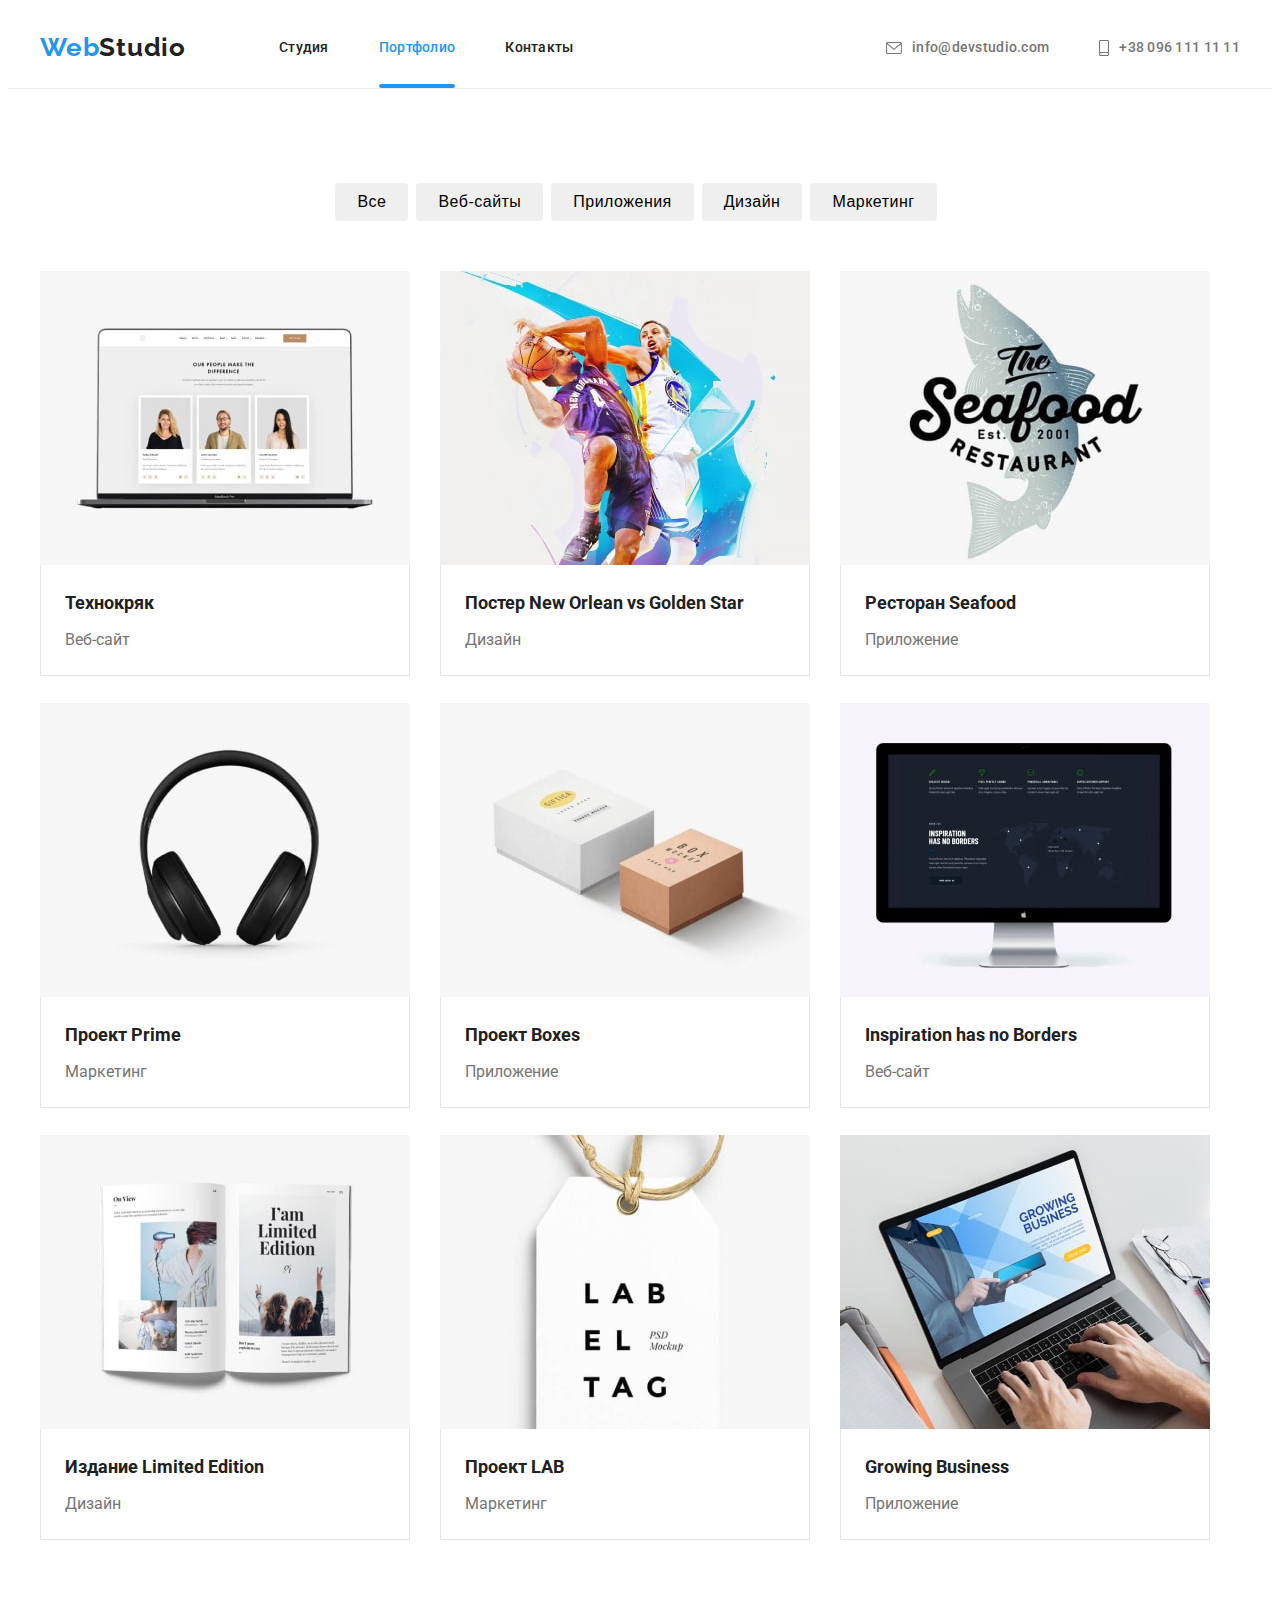
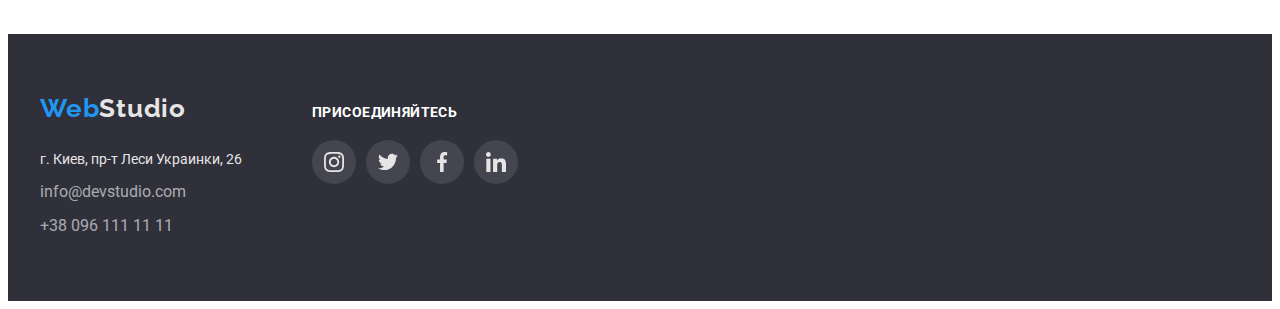
==== portfolio.html @ d05c3eeb "+" ====
<!DOCTYPE html>
<html lang="ru">

<head>
    <meta charset="UTF-8">
    <meta http-equiv="X-UA-Compatible" content="IE=edge">
    <meta name="viewport" content="width=device-width, initial-scale=1.0">
    <title>Документи</title>
    <link rel="preconnect" href="https://fonts.googleapis.com">
    <link rel="preconnect" href="https://fonts.gstatic.com" crossorigin>
    <link
        href="https://fonts.googleapis.com/css2?family=Raleway:wght@700&family=Roboto:wght@400;500;700;900&display=swap"
        rel="stylesheet">
    <link rel="stylesheet" href="https://cdnjs.cloudflare.com/ajax/libs/modern-normalize/1.1.0/modern-normalize.min.css"
        integrity="sha512-wpPYUAdjBVSE4KJnH1VR1HeZfpl1ub8YT/NKx4PuQ5NmX2tKuGu6U/JRp5y+Y8XG2tV+wKQpNHVUX03MfMFn9Q=="
        crossorigin="anonymous" referrerpolicy="no-referrer" />
    <link rel="stylesheet" href="./css/styles.css">
</head>

<body>
    
    <header class="header">
        <div class="container nav-header">
            <a href="./index.html" class="header-logo">
                <span class="accent">Web</span>Studio
            </a>
            <nav class="header-nav">
                <ul class="list list-header">
                    <li class="item-header"> <a class="link link-header" href="./index.html">Студия</a></li>
                    <li class="item-header"> <a class="link link-header current" href="./portfolio.html">Портфолио</a></li>
                    <li class="item-header"> <a class="link link-header" href="">Контакты</a></li>
                </ul>
            </nav>
            <ul class="list list-contact">
                <li class="item-link-header" ><a class="link link-contact-header" href="mailto:info@devstudio.com">
                    <svg class="icon-header-maill">
                    <use href="./images/icons.svg#icon-maill"></use>
                </svg>info@devstudio.com</a></li>
                <li class="item-link-header"><a class="link link-contact-header" href="tel:+380991111111">
                    <svg class="icon-header-telefon">
                    <use href="./images/icons.svg#icon-smartphone"></use>
                </svg>+38 096 111 11 11</a>
                </li>
            </ul>
        </div>
    </header>
    <main>
    
            <h1 class="visually-hidden">Фильтр</h1>
            <section class="section-portfolio" >
            <div class="container filter-container">
                <ul class="list items-btn ">
                    <li><button type="button" class="btn">Все</button></li>
                    <li><button type="button" class="btn">Веб-сайты</button></li>
                    <li><button type="button" class="btn">Приложения</button></li>
                    <li><button type="button" class="btn">Дизайн</button></li>
                    <li><button type="button" class="btn">Маркетинг</button></li>
                </ul>
                <ul class="list  list-foto">
                    <li class="item-foto">
                        <a class="link-foto" href="">
                         <div class="father-overlay">
                         <img src="./images/images-portfolio/technokriak-min.jpg" alt="Технокряк" width="370" />
                          <div class="overlay">
                            <p class="text-overlay">Технокряк это современная площадка распространения коронавируса. Компании используют эту платформу для цифрового
                            шпионажа и атак на защищённые сервера конкурентов.</p>
                        </div>
                       </div>  
                    
                        <div class="title-border"><h2 class="title-foto">Технокряк</h2>
                        <p class="text-foto">Веб-сайт</p></div>
                        </a>
                </li>
                    <li class="item-foto">
                        <a class="link-foto" href="">
                            <div class="father-overlay">
                        <img src="./images/images-portfolio/neworlean.jpg" alt="Постер" width="370" />
                     <div class="overlay">
                         <p class="text-overlay">Технокряк это современная площадка распространения коронавируса. Компании используют эту платформу для цифрового
                        шпионажа и атак на защищённые сервера конкурентов.</p>
                     </div>
                        </div>
                        <div class="title-border"><h2 class="title-foto" lang="eu">Постер New Orlean vs Golden Star</h2>
                        <p class="text-foto">Дизайн</p></div>
                    </a>
                    </li>
                    <li class="item-foto">
                        <a class="link-foto" href="">
                        <div class="father-overlay">
                        <img src="./images/images-portfolio/seafood-min.jpg" alt="Ресторан" width="370" />
                        <div class="overlay">
                            <p class="text-overlay">Технокряк это современная площадка распространения коронавируса. Компании используют эту
                                платформу для цифрового
                                шпионажа и атак на защищённые сервера конкурентов.</p>
                        </div>
                    </div>
                        <div class="title-border"><h2 class="title-foto" lang="eu">Ресторан Seafood</h2>
                        <p class="text-foto">Приложение</p></div>
                    </a>
                    </li>
                    <li class="item-foto">
                        <a class="link-foto" href="">
                        <div class="father-overlay">
                        <img src="./images/images-portfolio/prime-min.jpg" alt="Проект" width="370" />
                        <div class="overlay">
                            <p class="text-overlay">Технокряк это современная площадка распространения коронавируса. Компании используют эту
                                платформу для цифрового
                                шпионажа и атак на защищённые сервера конкурентов.</p>
                        </div>
                    </div>
                        <div class="title-border"> <h2 class="title-foto" lang="eu">Проект Prime</h2>
                        <p class="text-foto">Маркетинг</p></div>
                    </a>
                    </li>
                    <li class="item-foto">
                        <a class="link-foto" href="">
                        <div class="father-overlay">
                        <img src="./images/images-portfolio/boxes.jpg" alt="Проект" width="370" />
                    <div class="overlay">
                        <p class="text-overlay">Технокряк это современная площадка распространения коронавируса. Компании используют эту
                            платформу для цифрового
                            шпионажа и атак на защищённые сервера конкурентов.</p>
                    </div>
                </div>
                        <div class="title-border"> <h2 class="title-foto" lang="eu">Проект Boxes</h2>
                        <p class="text-foto">Приложение</p></div>
                    </a>
                    </li>
                    <li class="item-foto">
                        <a class="link-foto" href="">
                        <div class="father-overlay">
                        <img src="./images/images-portfolio/borders.jpg" alt="У вдохновения нет границ" width="370" />
                        <div class="overlay">
                            <p class="text-overlay">Технокряк это современная площадка распространения коронавируса. Компании используют эту
                                платформу для цифрового
                                шпионажа и атак на защищённые сервера конкурентов.</p>
                        </div>
                    </div>
                        <div class="title-border"> <h2 class="title-foto" lang="eu">Inspiration has no Borders</h2>
                        <p class="text-foto">Веб-сайт</p></div>
                    </a>
                    </li>
                    <li class="item-foto">
                        <a class="link-foto" href="">
                        <div class="father-overlay">
                        <img src="./images/images-portfolio/limited.jpg" alt="Издание" width="370" />
                        <div class="overlay">
                            <p class="text-overlay">Технокряк это современная площадка распространения коронавируса. Компании используют эту
                                платформу для цифрового
                                шпионажа и атак на защищённые сервера конкурентов.</p>
                        </div>
                    </div>
                        <div class="title-border"> <h2 class="title-foto" lang="eu">Издание Limited Edition</h2>
                        <p class="text-foto">Дизайн</p></div>
                    </a>
                    </li>
                    <li class="item-foto">
                        <a class="link-foto" href="">
                        <div class="father-overlay">
                        <img src="./images/images-portfolio/lab.jpg" alt="Проект" width="370" />
                        <div class="overlay">
                            <p class="text-overlay">Технокряк это современная площадка распространения коронавируса. Компании используют эту
                                платформу для цифрового
                                шпионажа и атак на защищённые сервера конкурентов.</p>
                        </div>
                    </div>
                        <div class="title-border"> <h2 class="title-foto" lang="eu">Проект LAB</h2>
                        <p class="text-foto">Маркетинг</p></div>
                    </a>
                    </li>
                    <li class="item-foto">
                        <a class="link-foto" href="">
                        <div class="father-overlay">
                        <img src="./images/images-portfolio/growing.jpg" alt="Растущий бизнес" width="370" />
                        
                        <div class="overlay">
                            <p class="text-overlay">Технокряк это современная площадка распространения коронавируса. Компании используют эту
                                платформу для цифрового
                                шпионажа и атак на защищённые сервера конкурентов.</p>
                        </div>
                    </div>
                        <div class="title-border"> <h2 class="title-foto" lang="eu">Growing Business</h2>
                        <p class="text-foto">Приложение</p></div>
                    </a>
                    </li>
                </ul>
            </div>
            </section>
        
    </main>

    <!--футер-->
    <footer class="footer">
        <div class="container footer-icon-div">
        <div class=" footer-container">
            <a href="./index.html" class="header-logo">
                <span class="accent-text">Web</span><span class="accent-footer">Studio</span>
            </a>
            <address>
                <ul class="list list-address">
                    <li class="adress-footer"><a class="link-address" href="https://goo.gl/maps/5wdSebTPjXSbWdhW7">г. Киев, пр-т Леси
                            Украинки,
                            26</a> </li>
                    <li class="contact-footer"><a class="link link-contact" href="mailto:info@example.com">info@devstudio.com</a></li>
                    <li class="contact-footer"><a class="link link-contact" href="tel:+380991111111">+38 096 111 11 11</a></li>
                </ul>
            </address>
        </div>
        <div class="footer-icon">
            <h2 class="title-footer">присоединяйтесь</h2>
            <ul class="list list-icon-footer">
              <li class="item-icon-footer"><a class="link-icon-footer" href=""><svg class="icon-footer">
                  <use href="./images/icons.svg#icon-instagram1"></use>
              </svg></a></li>
              <li class="item-icon-footer"><a class="link-icon-footer" href=""><svg class="icon-footer">
                <use href="./images/icons.svg#icon-twitter"></use>
            </svg></a></li>
            <li class="item-icon-footer"><a class="link-icon-footer" href=""><svg class="icon-footer">
                <use href="./images/icons.svg#icon-facebook"></use>
            </svg></a></li>
            <li class="item-icon-footer"><a class="link-icon-footer" href=""><svg class="icon-footer">
                <use href="./images/icons.svg#icon-linkedin"></use>
            </svg></a></li>
            </ul>
            
        </div>
    </div>
</footer>


</body>

</html>
---- css/styles.css ----
:root {
  --primary-text-color: #757575;
  --title-text-color: #212121;
  --accent-text-color: #2196f3;
  --primary-fon-color: #e5e5e5;
}
body {
  background-color: #ffffff;
  color: var(--primary-text-color);

  font-family: Roboto, sans-serif;
  font-size: 16px;
  line-height: 1.87em;
}
p,
h1,
h2,
h3,
h4,
h5,
h6 {
  margin: 0;
}
ul {
  margin: 0;
  padding: 0;
}
button {
  cursor: pointer;
}
.container {
  margin-left: auto;
  margin-right: auto;
  width: 1200px;
  padding-left: 15px;
  padding-right: 15px;
}
img {
  display: block;
  max-width: 100%;
  height: auto;
}
/*------------HEADER------------------*/
.visually-hidden {
  position: absolute;
  clip: rect(0 0 0 0);
  width: 1px;
  height: 1px;
  margin: -1px;
  border: 0;
  padding: 0;
  overflow: hidden;
}

.header-logo {
  color: var(--title-text-color);
  font-family: Raleway;
  font-weight: 700;
  font-size: 26px;
  line-height: 1.15;
  letter-spacing: 0.03em;
  text-decoration: none;
  display: block;
}
.accent {
  color: var(--accent-text-color);
}
.list-header {
  display: flex;
  margin-left: 93px;
}

.item-header:not(:last-child) {
  margin-right: 50px;
}

.link-header {
  display: block;
  padding-top: 32px;
  padding-bottom: 32px;
  position: relative;

  color: var(--title-text-color);
  font-weight: 500;
  font-size: 14px;
  line-height: 1.14;
  letter-spacing: 0.02em;
  text-decoration: none;
  transition: color 250ms cubic-bezier(0.4, 0, 0.2, 1);
}

.current {
  color: var(--accent-text-color);
}
.link-header.current::after {
  content: '';
  width: 100%;
  height: 4px;
  display: block;
  position: absolute;
  bottom: 0;

  border-radius: 2px;
  background-color: #2196f3;
}
.link-contact-header {
  font-weight: 500;
  font-size: 14px;
  line-height: 1.14;
  letter-spacing: 0.02em;
  text-decoration: none;
  display: flex;
  align-items: center;
  color: rgba(117, 117, 117, 1);
  transition: color 250ms cubic-bezier(0.4, 0, 0.2, 1);
}
.icon-header-maill {
  margin-right: 10px;
  width: 16px;
  height: 12px;
  fill: currentColor;
}
.icon-header-telefon {
  width: 10px;
  height: 16px;
  margin-right: 10px;
  fill: currentColor;
}
.link-header:hover {
  color: var(--accent-text-color);
}
.link-header:focus {
  color: var(--accent-text-color);
}

.link-contact-header:hover {
  color: var(--accent-text-color);
}

.link-contact-header:focus {
  color: var(--accent-text-color);
}
.nav-header {
  display: flex;
  align-items: center;
}
.header {
  border-bottom: 1px solid #ececec;
}
.list-contact {
  display: flex;
  margin-left: auto;
}
.item-link-header:not(:last-child) {
  margin-right: 50px;
}
.link {
  list-style: none;
  text-decoration: none;
}
.list {
  list-style: none;
}
/*------------main-------------*/
.section-portfolio {
  padding-top: 94px;
  padding-bottom: 94px;
}
.title-border {
  padding-bottom: 20px;
  padding-top: 20px;
  padding-left: 24px;
  padding-right: 24px;
}
.title-border {
  border: 1px solid var(--primary-fon-color);
  background-color: white;
  border-top: none;
}
.item-foto:hover,
.item-foto:focus {
  filter: drop-shadow(0px 4px 4px rgba(0, 0, 0, 0.25));
}
.items-btn {
  display: block;
  display: flex;
  justify-content: center;
  margin-bottom: 50px;
}

.btn {
  font-weight: 500;
  font-size: 16px;
  line-height: 1.62;
  letter-spacing: 0.03em;
  border: rgba(117, 117, 117, 1);
  border-radius: 4px;
  margin-right: 8px;
  padding: 6px 22px;
  transition: background-color 250ms cubic-bezier(0.4, 0, 0.2, 1),
    border-color 250ms cubic-bezier(0.4, 0, 0.2, 1);
}

.btn:hover {
  background-color: var(--accent-text-color);
  color: #ffffff;
  filter: drop-shadow(0px 4px 4px rgba(0, 0, 0, 0.25));
}
.btn:focus {
  color: #ffffff;
  background-color: var(--accent-text-color);
  filter: drop-shadow(0px 4px 4px rgba(0, 0, 0, 0.25));
}

.title-foto {
  color: var(--title-text-color);
  font-weight: 700;
  font-size: 18px;
  line-height: 2;
  margin-bottom: 4px;
}
.list-foto {
  display: flex;
  flex-wrap: wrap;
}
.item-foto {
  margin-right: 30px;
  width: 370px;
  margin-bottom: 27px;
}

.item-foto:nth-child(3n) {
  margin-right: 0;
}
.item-foto:nth-last-child(-n + 3) {
  margin-bottom: 0;
}

.link-foto {
  display: block;
  text-decoration: none;
  color: currentColor;
}
.father-overlay {
  position: relative;
  overflow: hidden;
}
.overlay {
  position: absolute;
  width: 100%;
  height: 100%;
  top: 0;
  left: 0;
  padding: 63px 24px 63px 24px;
  background-color: var(--accent-text-color);
  transform: translateY(100%);
  transition: transform 250ms cubic-bezier(0.4, 0, 0.2, 1);
}
.link-foto:focus .overlay {
  transform: translateY(0%);
}

.link-foto:hover .overlay {
  left: 0;
  top: 0;
  display: flex;
  justify-content: center;
  align-items: center;
  width: 370px;
  height: 294px;
  transform: translateY(0%);
  background-color: rgba(33, 150, 243, 0.9);
}
.text-overlay {
  font-style: normal;
  font-weight: normal;
  font-size: 18px;
  line-height: 1.56;
  letter-spacing: 0.03em;
  color: #ffffff;
}
/*---------------------FOOTER----------------------*/

.footer {
  background-color: #2f303a;
  padding-bottom: 60px;
  padding-top: 60px;
  margin-left: auto;
  margin-right: auto;
}
.accent-text {
  color: var(--accent-text-color);
  font-family: Raleway;
  font-weight: 700;
  font-size: 26px;
  line-height: 1.15;
  text-decoration: none;
}

.accent-footer {
  color: var(--primary-fon-color);
}
.link-address {
  color: var(--primary-fon-color);
  font-family: Roboto, sans-serif;
  font-weight: 400;
  font-size: 14px;
  line-height: 1.71;
  font-style: normal;
  text-decoration: none;
}

.link-contact {
  font-family: Roboto, sans-serif;
  font-style: normal;
  color: rgba(255, 255, 255, 0.6);
  transition: color 250ms cubic-bezier(0.4, 0, 0.2, 1);
}
.link-contact:focus {
  color: var(--accent-text-color);
}
.link-contact:hover {
  color: var(--accent-text-color);
}

.adress-footer {
  margin-top: 20px;
}
.contact-footer {
  margin-top: 4px;
}
.footer-icon-div {
  display: flex;
  align-items: baseline;
}
.title-footer {
  font-style: normal;
  font-weight: bold;
  font-size: 14px;
  line-height: 16px;
  letter-spacing: 0.03em;
  text-transform: uppercase;
  color: #ffffff;
}
.title-footer {
  margin-bottom: 20px;
}
.list-icon-footer {
  display: flex;
}
.item-icon-footer {
  width: 44px;
  height: 44px;
  background-color: #2f303a;
}
.item-icon-footer + .item-icon-footer {
  margin-left: 10px;
}
.link-icon-footer {
  width: 100%;
  height: 100%;
  display: block;
  border-radius: 50%;
  outline: none;
  background-color: rgba(255, 255, 255, 0.1);
  color: var(--primary-fon-color);
  display: flex;
  align-items: center;
  justify-content: center;

  transition: background-color 250ms cubic-bezier(0.4, 0, 0.2, 1);
}
.icon-footer {
  width: 20px;
  height: 20px;
  fill: currentColor;
}
.link-icon-footer:focus,
.link-icon-footer:hover {
  background-color: var(--accent-text-color);
}

.footer-icon {
  margin-left: 70px;
}

/*--------------backdrop------------------*/

.bakcdrop {
  width: 100vw;
  height: 100vh;
  background-color: rgba(0, 0, 0, 0.2);
  top: 0;
  left: 0;
  position: fixed;
  transition: opacity 1000ms, visibility 1000ms;
}
.modal {
  position: absolute;
  width: 528px;
  min-height: 581px;
  background-color: #ffffff;
  border-radius: 4px;
  top: 50%;
  left: 50%;
  transform: translate(-50%, -50%) scale(1);
  transition: transform 1000ms;
}
.modal-close {
  width: 30px;
  height: 30px;
  background: #ffffff;
  border: 1px solid rgba(0, 0, 0, 0.1);
  border-radius: 50%;
  top: 8px;
  right: 8px;
  position: absolute;
  display: flex;
  align-items: center;
  justify-content: center;
}
.is-hidden {
  visibility: hidden;
  pointer-events: none;
  opacity: 0;
}
.bakcdrop.is-hidden .modal {
  transform: scale(0.1) rotate(180deg);
  transition: transform 1000ms;
}
/*------------------HERO----------------*/
.hero {
  padding-top: 94px;
  background-color: #2f303a;
  margin-left: auto;
  margin-right: auto;
  width: 1600px;
  padding-bottom: 200px;
  padding-top: 200px;
}
.hero {
  max-width: 1600px;
  height: 600px;
  margin-left: auto;
  margin-right: auto;
  background-image: linear-gradient(rgba(47, 48, 58, 0.4), rgba(47, 48, 58, 0.4)),
    url(../images/hero.jpg);
  background-repeat: no-repeat;
  background-position: center;
  background-size: cover;
}
.title-hero {
  display: block;
  margin-top: auto;
}
.title-hero {
  color: #ffffff;
  font-weight: 900;
  font-size: 44px;
  line-height: 1.36;
  text-align: center;
  letter-spacing: 0.06em;
  text-transform: uppercase;
}
.title-btn-hero {
  background-color: var(--accent-text-color);
  color: #ffffff;
  font-weight: 700;
  font-size: 16px;
  line-height: 1.87;
  letter-spacing: 0.06em;
  outline: none;
}
.title-btn-hero {
  display: block;
  margin: auto;
  margin-top: 30px;
  width: 200px;
  height: 50px;

  transition: color 250ms cubic-bezier(0.4, 0, 0.2, 1);
  transition: background-color 250ms cubic-bezier(0.4, 0, 0.2, 1);
}
.title-btn-hero:hover,
.title-btn-hero:focus {
  background-color: var(--accent-text-color);
  color: #ffffff;
}
/*---------------INFO----------------*/
.info {
  padding-top: 94px;
}
.list-info {
  display: flex;
}
.item-info {
  margin-right: 30px;
  width: 270px;
}
.item-info:nth-child(4) {
  margin-right: 0px;
}
.info-box {
  width: 270px;
  height: 120px;
  background-color: #f5f4fa;
  border-radius: 4%;
  margin-bottom: 30px;
  display: flex;
  justify-content: center;
  align-items: center;
}

.title-info {
  margin-bottom: 10px;
}
.title-info {
  font-weight: bold;
  font-size: 14px;
  line-height: 1.14;
  letter-spacing: 0.03em;
  text-transform: uppercase;
  color: #212121;
}
.text-info {
  font-style: normal;
  font-weight: normal;
  font-size: 14px;
  line-height: 1.71;
  letter-spacing: 0.03em;
}
.title-work {
  margin-bottom: 50px;
}
/*----------WORK----------------*/
.work-foto {
  display: block;
  height: auto;
  width: 370px;
}
.item-work {
  position: relative;
}

.text-work {
  color: #ffffff;
  display: block;
  position: absolute;
}
.text-work {
  font-family: Roboto;
  font-style: normal;
  font-weight: 500;
  font-size: 14px;
  line-height: 16px;
  text-align: center;
  letter-spacing: 0.03em;
  text-transform: uppercase;
}
.text-work {
  position: absolute;
  width: 100%;
  height: 70px;
  background-color: rgba(47, 48, 58, 0.8);
  bottom: 0;
  left: 0;
  display: flex;
  justify-content: center;
  align-items: center;
}

.work {
  padding-top: 94px;
  padding-bottom: 94px;
}
.list-work {
  display: flex;
}
.item-work {
  margin-right: 30px;
}

.item-work:nth-child(3n) {
  margin-right: 0px;
}
.title-work {
  font-style: normal;
  font-weight: bold;
  font-size: 36px;
  line-height: 1.7;
  text-align: center;
  letter-spacing: 0.03em;
  color: #212121;
}
/*------------------TEAM-------------*/
.list-team-social {
  display: flex;
  justify-content: center;
}
.item-team-social {
  width: 44px;
  height: 44px;
}

.item-team-social + .item-team-social {
  margin-left: 10px;
}
.link-team-social {
  width: 100%;
  height: 100%;
  display: flex;
  align-items: center;
  justify-content: center;
  border-radius: 50%;
  color: #afb1b8;
  outline: none;

  transition: background-color 250ms cubic-bezier(0.4, 0, 0.2, 1),
    border-color 250ms cubic-bezier(0.4, 0, 0.2, 1);
}
.icon-team-social {
  width: 20px;
  height: 20px;
  fill: currentColor;
}
.link-team-social:hover,
.link-team-social:focus {
  background-color: var(--accent-text-color);
  color: #ffffff;
}
.title-team {
  margin-bottom: 50px;
}
.team {
  padding-top: 94px;
  padding-bottom: 94px;
  background-color: #f5f4fa;
  margin-left: auto;
  margin-right: auto;
}
.list-team {
  display: flex;
}
.item-team {
  margin-right: 30px;
}
.item-team:last-child {
  margin-right: 0;
}
.title-team {
  font-style: normal;
  font-weight: bold;
  font-size: 36px;
  line-height: 1.7;
  text-align: center;
  letter-spacing: 0.03em;
  color: #212121;
}
.title-pre-team {
  font-style: normal;
  font-weight: 500;
  font-size: 16px;
  line-height: 1.19;
  text-align: center;
  letter-spacing: 0.03em;
  color: #212121;
  margin: 0px;
}
.team-border {
  padding-top: 30px;
  padding-bottom: 30px;
  border: 1px;
  border-top: none;
  background-color: white;
  box-shadow: 0px 1px 3px rgba(0, 0, 0, 0.12), 0px 1px 1px rgba(0, 0, 0, 0.14),
    0px 2px 1px rgba(0, 0, 0, 0.2);
}
.text-team {
  font-style: normal;
  font-weight: normal;
  font-size: 16px;
  line-height: 1.19;
  text-align: center;
  letter-spacing: 0.03em;
  margin-bottom: 14px;
  margin-top: 10px;
}
/*---------------clients---------------*/
.title-clients {
  font-style: normal;
  font-weight: bold;
  font-size: 36px;
  line-height: 42px;
  text-align: center;
  letter-spacing: 0.03em;
  color: var(--title-text-color);
  margin-bottom: 50px;
}
.clients {
  padding-top: 94px;
  padding-bottom: 94px;
  margin-left: auto;
  margin-right: auto;
}
.list-clients {
  display: flex;
  justify-content: center;
}
.link-clients {
  width: 170px;
  height: 92px;
  border: 1px solid #afb1b8;
  border-radius: 4px;
  outline: none;
}
.item-clients {
  margin-right: 30px;
}

.item-clients:nth-child(6) {
  margin-right: 0px;
}
.link-clients {
  display: flex;
  justify-content: center;
  align-items: center;
  margin-top: 16px;
  color: #afb1b8;
  transition: background-color 250ms cubic-bezier(0.4, 0, 0.2, 1),
    border-color 250ms cubic-bezier(0.4, 0, 0.2, 1);
}
.icon-clients {
  fill: currentColor;
  width: 106px;
  height: 60px;
}
.link-clients:hover,
.link-clients:focus {
  color: var(--accent-text-color);
  border-color: var(--accent-text-color);
}
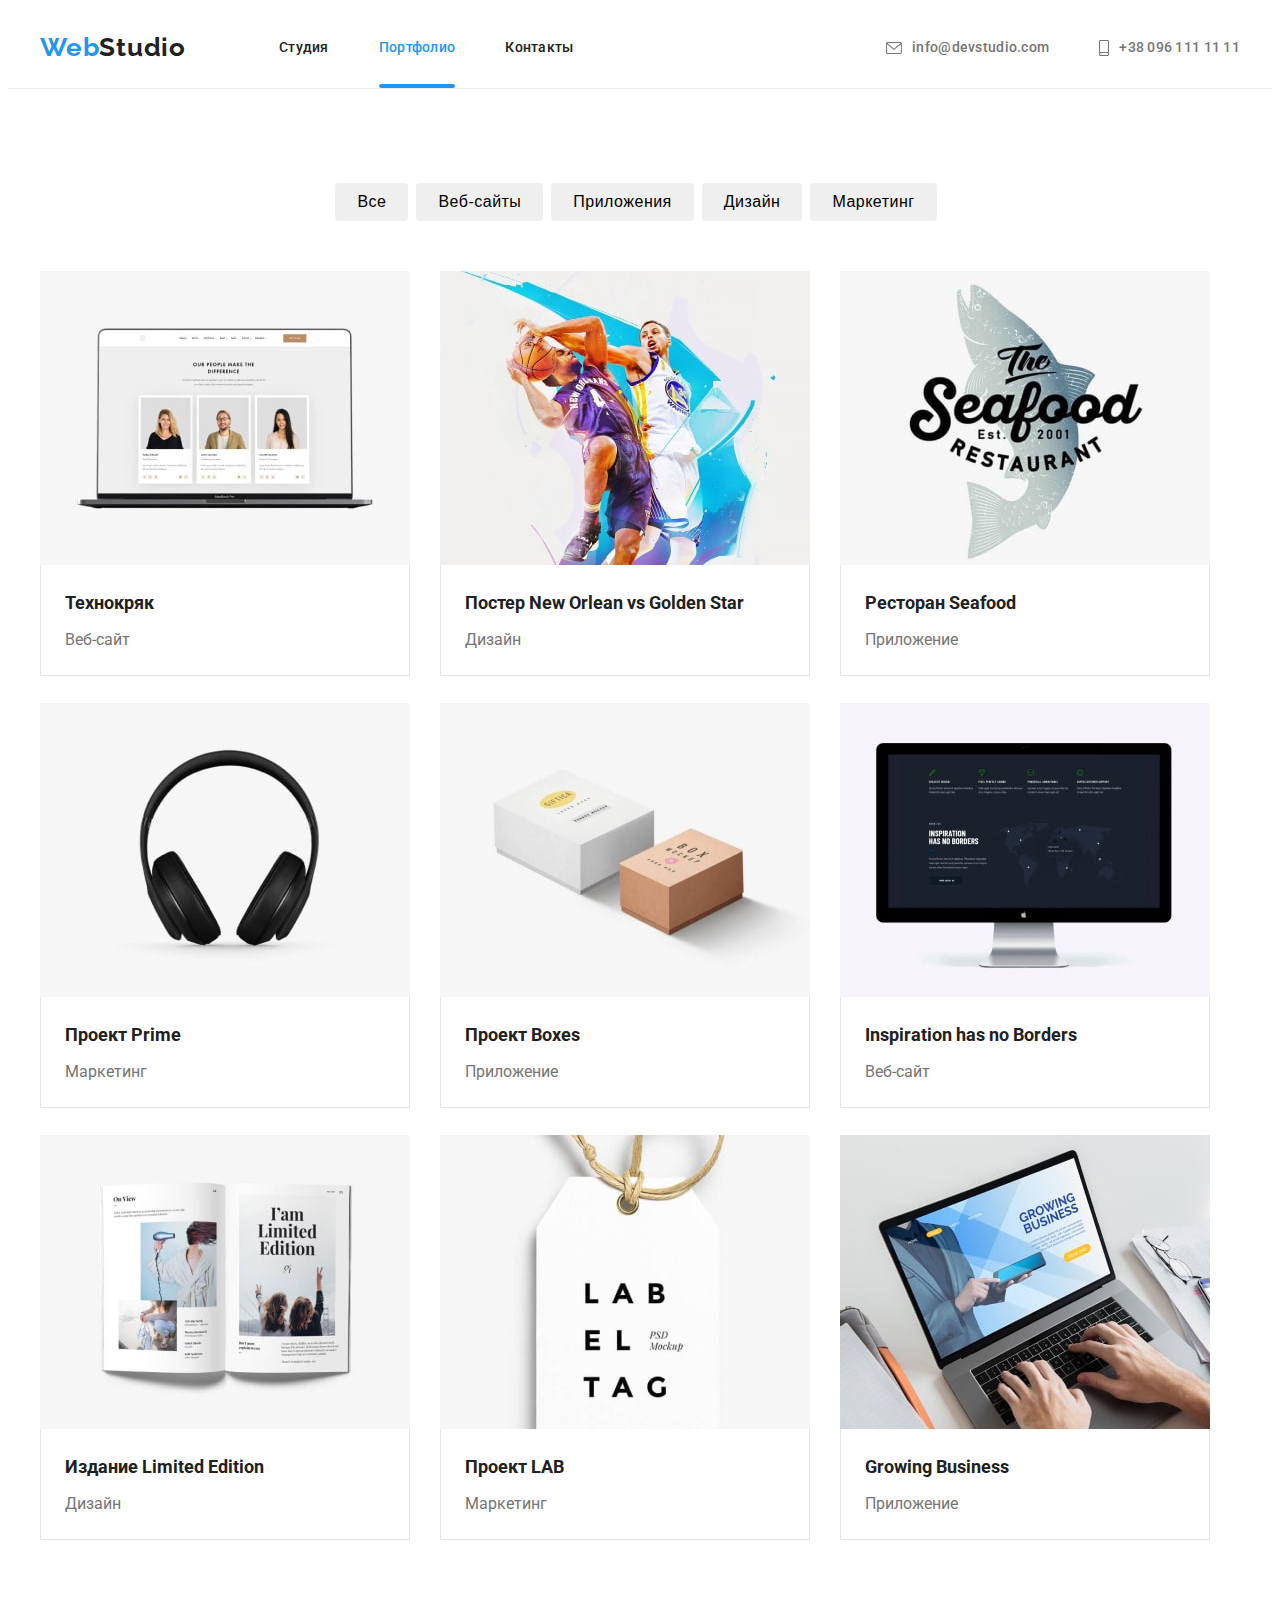
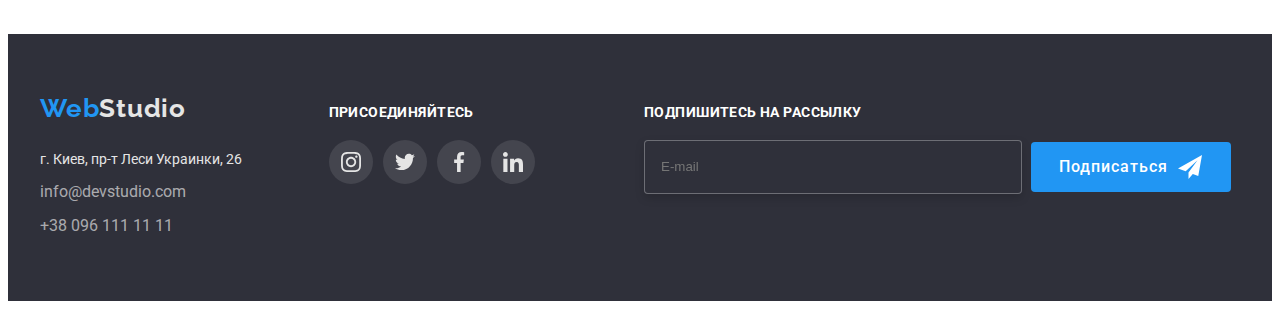
==== commit d6e31ffc: "+space-beetwen,checked" ====
--- a/portfolio.html
+++ b/portfolio.html
@@ -224,6 +224,20 @@
             </ul>
             
         </div>
+        <div class="footer-form">
+            <p class="title-footer">ПОДПИШИТЕСЬ НА РАССЫЛКУ</p>
+            <form class="form-footer" action="#">
+        
+                <input class="input-footer" type="text" name="maill" placeholder="E-mail">
+        
+                <button class="btn-form-footer" type="submit"> Подписаться
+                    <svg class="footer-icon-form" width="24" height="24">
+                        <use href="./images/icons.svg#icon-send"></use>
+                    </svg>
+                </button>
+            </form>
+        
+        </div>
     </div>
 </footer>
 
--- a/css/styles.css
+++ b/css/styles.css
@@ -288,6 +288,7 @@
   margin-left: auto;
   margin-right: auto;
 }
+
 .accent-text {
   color: var(--accent-text-color);
   font-family: Raleway;
@@ -332,6 +333,7 @@
 .footer-icon-div {
   display: flex;
   align-items: baseline;
+  justify-content: space-between;
 }
 .title-footer {
   font-style: normal;
@@ -382,6 +384,62 @@
 
 .footer-icon {
   margin-left: 70px;
+}
+.footer-form-div {
+  display: flex;
+  align-items: baseline;
+}
+.footer-form {
+  margin-left: 93px;
+}
+.btn-form-footer {
+  width: 200px;
+  height: 50px;
+  padding-left: 28px;
+  transition: color 250ms cubic-bezier(0.4, 0, 0.2, 1);
+}
+.btn-form-footer {
+  display: flex;
+  align-items: center;
+  font-family: Roboto;
+  font-size: 16px;
+  font-style: normal;
+  font-weight: 500;
+  line-height: 1.62;
+  letter-spacing: 0.06em;
+
+  color: #ffffff;
+  background-color: var(--accent-text-color);
+  border-radius: 4px;
+  border: rgba(117, 117, 117, 1);
+  transition: background-color 250ms cubic-bezier(0.4, 0, 0.2, 1);
+}
+.btn-form-footer:focus,
+.btn-form-footer:hover {
+  background-color: var(--accent-text-color);
+}
+.footer-icon-form {
+  display: flex;
+  align-items: center;
+  margin-left: 10px;
+}
+.form-footer {
+  display: flex;
+  align-items: center;
+  margin-right: 9px;
+}
+
+.input-footer {
+  padding-left: 16px;
+  width: 358px;
+  height: 50px;
+  border: 1px solid rgba(255, 255, 255, 0.3);
+  border-radius: 4px;
+  outline: none;
+  margin-right: 9px;
+  background-color: #2f303a;
+  color: #ffffff;
+  filter: drop-shadow(0px 4px 4px rgba(0, 0, 0, 0.15));
 }
 
 /*--------------backdrop------------------*/
@@ -401,6 +459,7 @@
   min-height: 581px;
   background-color: #ffffff;
   border-radius: 4px;
+  padding: 40px;
   top: 50%;
   left: 50%;
   transform: translate(-50%, -50%) scale(1);
@@ -418,6 +477,7 @@
   display: flex;
   align-items: center;
   justify-content: center;
+  transition: border-color 250ms cubic-bezier(0.4, 0, 0.2, 1);
 }
 .is-hidden {
   visibility: hidden;
@@ -427,6 +487,157 @@
 .bakcdrop.is-hidden .modal {
   transform: scale(0.1) rotate(180deg);
   transition: transform 1000ms;
+}
+.text-one-modal {
+  font-family: Roboto;
+  font-style: normal;
+  font-weight: bold;
+  font-size: 20px;
+  line-height: 23px;
+  text-align: center;
+  letter-spacing: 0.03em;
+
+  color: #212121;
+  margin-bottom: 12px;
+}
+.modal-close:focus {
+  fill: var(--accent-text-color);
+  border-color: var(--accent-text-color);
+}
+.modal-close:hover {
+  fill: var(--accent-text-color);
+  border-color: var(--accent-text-color);
+}
+
+.label-check {
+  display: flex;
+  align-items: center;
+  justify-content: center;
+}
+.checkbox {
+  -webkit-appearance: none;
+  -moz-appearance: none;
+  appearance: none;
+}
+
+.check-span {
+  display: inline-block;
+  width: 18px;
+  height: 18px;
+  border: 1px solid #000000;
+  border-radius: 2px;
+  background-color: #ffffff;
+  margin-right: 7px;
+  display: flex;
+  align-items: center;
+  justify-content: center;
+  transition: background-color 250ms cubic-bezier(0.4, 0, 0.2, 1);
+}
+.check-svg {
+  fill: #ffffff;
+}
+.checkbox:checked + .check-span {
+  background-color: var(--accent-text-color);
+  border: none;
+}
+
+.form-link {
+  color: #2196f3;
+  font-style: normal;
+  font-weight: normal;
+  font-size: 14px;
+  line-height: 1.71;
+  letter-spacing: 0.03em;
+  margin-left: 5px;
+}
+.form-text {
+  font-family: Roboto;
+  font-style: normal;
+  font-weight: normal;
+  font-size: 14px;
+  line-height: 1.71;
+  letter-spacing: 0.03em;
+  color: #757575;
+}
+.textarea-form {
+  width: 448px;
+  height: 120px;
+  resize: none;
+  border: 1px solid rgba(33, 33, 33, 0.2);
+  border-radius: 4px;
+  padding: 16px 12px 16px 12px;
+}
+.textarea-form::placeholder {
+  font-style: normal;
+  font-weight: normal;
+  font-size: 12px;
+  line-height: 14px;
+  letter-spacing: 0.01em;
+  color: rgba(117, 117, 117, 0.5);
+}
+.modal-input:focus ~ .icon-check {
+  fill: var(--accent-text-color);
+}
+.modal-input:hover ~ .icon-check {
+  fill: var(--accent-text-color);
+}
+.modal-input:focus {
+  border-color: var(--accent-text-color);
+  outline: none;
+}
+.modal-input:hover {
+  border-color: var(--accent-text-color);
+}
+.modal-input {
+  width: 448px;
+  height: 40px;
+  border: 1px solid rgba(33, 33, 33, 0.2);
+  border-radius: 4px;
+  padding-left: 40px;
+  margin: 0;
+  transition: border-color 250ms cubic-bezier(0.4, 0, 0.2, 1);
+}
+
+.icon-input {
+  position: relative;
+  display: flex;
+  align-items: center;
+  justify-content: center;
+}
+.icon-check {
+  position: absolute;
+  left: 0px;
+  align-items: center;
+  margin-left: 12px;
+}
+.form-fild label {
+  font-weight: normal;
+  font-size: 12px;
+  line-height: 1.16;
+  letter-spacing: 0.01em;
+}
+.btn-modal-send {
+  width: 200px;
+  height: 50px;
+  border: rgba(117, 117, 117, 1);
+  border-radius: 4px;
+  background-color: var(--accent-text-color);
+  color: var(--primary-fon-color);
+  font-style: normal;
+  font-weight: bold;
+  font-size: 16px;
+  line-height: 1.87;
+  letter-spacing: 0.06em;
+  color: #ffffff;
+}
+.btn-div {
+  display: flex;
+  align-items: center;
+  justify-content: center;
+  padding-top: 30px;
+}
+.label-check {
+  margin-top: 20px;
 }
 /*------------------HERO----------------*/
 .hero {
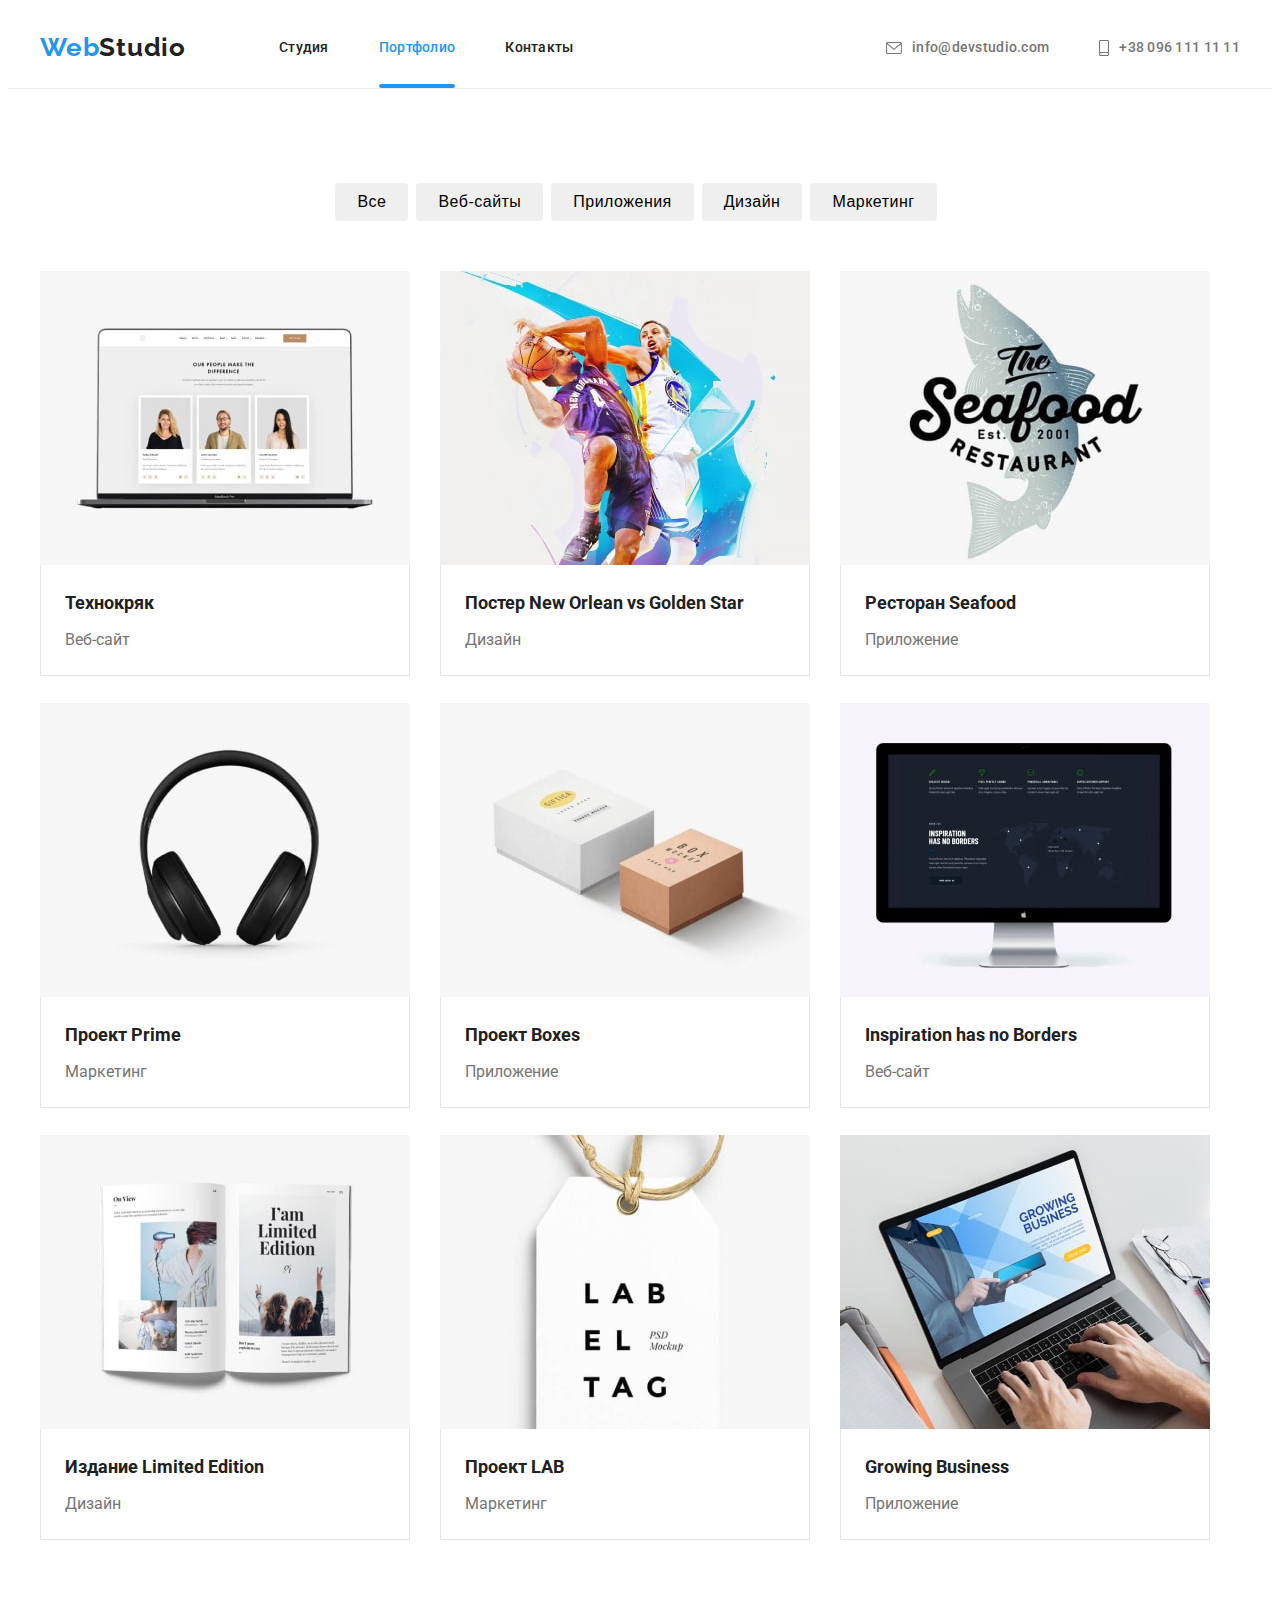
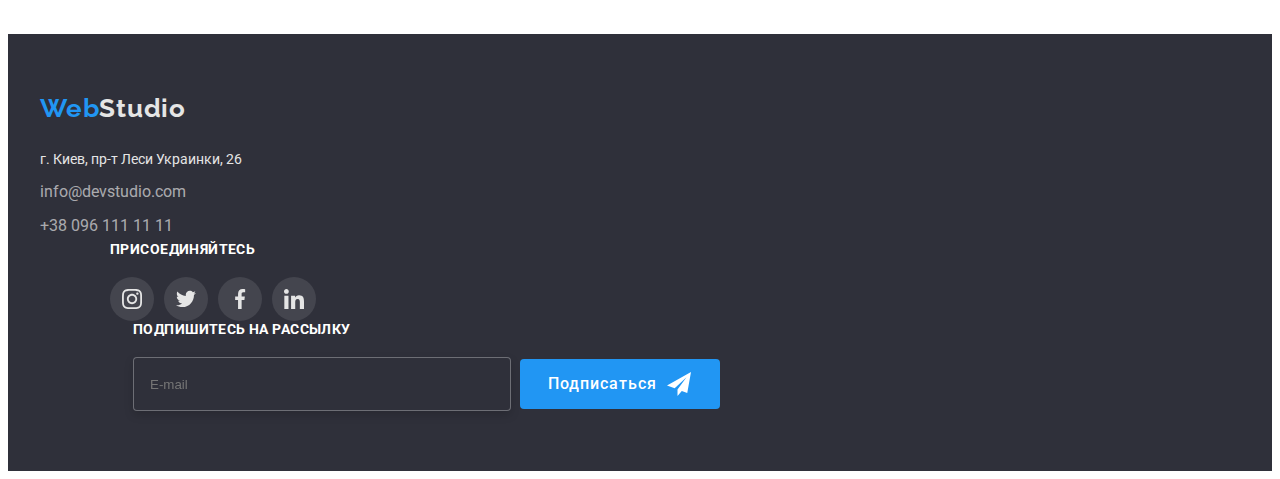
==== commit f4cba3d8: "+" ====
--- a/portfolio.html
+++ b/portfolio.html
@@ -227,7 +227,7 @@
         <div class="footer-form">
             <p class="title-footer">ПОДПИШИТЕСЬ НА РАССЫЛКУ</p>
             <form class="form-footer" action="#">
-        
+                
                 <input class="input-footer" type="text" name="maill" placeholder="E-mail">
         
                 <button class="btn-form-footer" type="submit"> Подписаться
--- a/css/styles.css
+++ b/css/styles.css
@@ -330,11 +330,7 @@
 .contact-footer {
   margin-top: 4px;
 }
-.footer-icon-div {
-  display: flex;
-  align-items: baseline;
-  justify-content: space-between;
-}
+
 .title-footer {
   font-style: normal;
   font-weight: bold;
@@ -566,7 +562,13 @@
   border: 1px solid rgba(33, 33, 33, 0.2);
   border-radius: 4px;
   padding: 16px 12px 16px 12px;
-}
+  transition: border-color 250ms cubic-bezier(0.4, 0, 0.2, 1);
+}
+.textarea-form:focus,
+.textarea-form:hover {
+  border-color: var(--accent-text-color);
+}
+
 .textarea-form::placeholder {
   font-style: normal;
   font-weight: normal;
